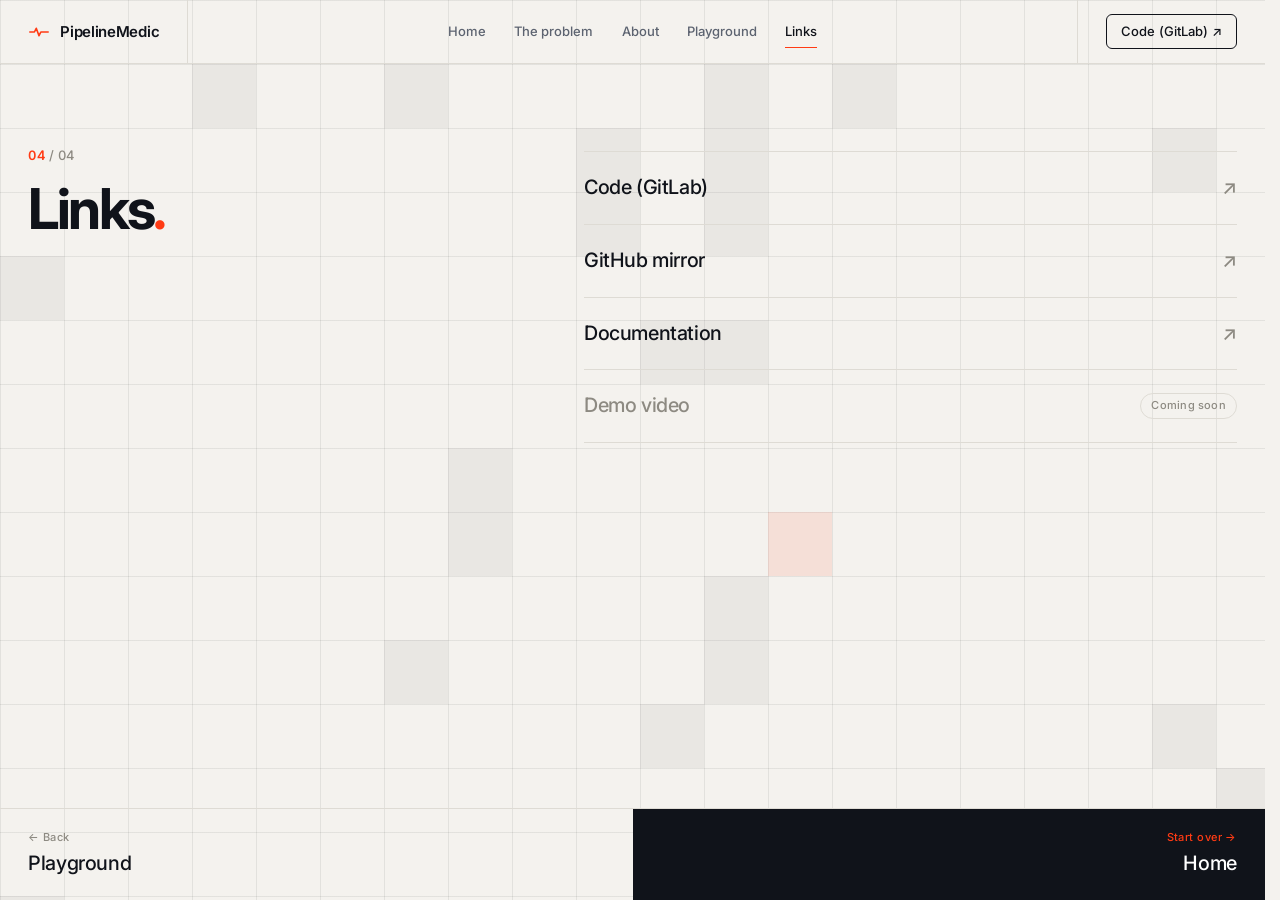
==== links.html @ f35f8e6e "Initial Commit" ====
<!doctype html>
<html lang="en">
<head>
  <meta charset="utf-8">
  <meta name="viewport" content="width=device-width, initial-scale=1">
  <title>Links &mdash; PipelineMedic</title>
  <meta name="description" content="Code, documentation and demo video for PipelineMedic.">
  <meta name="theme-color" content="#f4f2ee">
  <link rel="icon" href="favicon.svg" type="image/svg+xml">
  <link rel="preconnect" href="https://fonts.googleapis.com">
  <link rel="preconnect" href="https://fonts.gstatic.com" crossorigin>
  <link href="https://fonts.googleapis.com/css2?family=Inter:wght@400;500;600;700&display=swap" rel="stylesheet">
  <link rel="stylesheet" href="styles.css">
</head>
<body>
  <a class="skip" href="#main">Skip to content</a>
  <div class="page">
    <nav class="nav" aria-label="Primary">
      <a class="brand" href="index.html" aria-label="PipelineMedic, home">
        <svg viewBox="0 0 24 24" width="22" height="22" fill="none" stroke="currentColor" stroke-width="1.8" stroke-linecap="round" stroke-linejoin="round" aria-hidden="true"><path d="M2 12h5l2-4 3 8 2-4h8"/></svg>
        <span>PipelineMedic</span>
      </a>
      <div class="nav__links" id="nav-links">
        <a href="index.html">Home</a>
        <a href="problem.html">The problem</a>
        <a href="about.html">About</a>
        <a href="playground.html">Playground</a>
        <a href="links.html" class="is-active" aria-current="page">Links</a>
      </div>
      <div class="nav__cta">
        <a class="btn btn--line btn--sm" href="https://gitlab.com/gitlab-ai-hackathon/transcend-october-2026/34656727/showcase" target="_blank" rel="noopener">Code (GitLab) &nearr;</a>
        <button class="menu-btn" type="button" aria-label="Menu" aria-expanded="false" aria-controls="nav-links"><span></span><span></span></button>
      </div>
    </nav>
    <main class="split" id="main">
      <header class="split__head">
        <p class="num"><b>04</b> / 04</p>
        <h1 class="title">Links<i>.</i></h1>
      </header>
      <div class="split__body">
        <ul class="links">
          <li><a href="https://gitlab.com/gitlab-ai-hackathon/transcend-october-2026/34656727/showcase" target="_blank" rel="noopener"><span>Code (GitLab)</span><span class="arrow" aria-hidden="true">&nearr;</span></a></li>
          <li><a href="https://github.com/Alen983/PipeLineMedic" target="_blank" rel="noopener"><span>GitHub mirror</span><span class="arrow" aria-hidden="true">&nearr;</span></a></li>
          <li><a href="https://github.com/Alen983/PipeLineMedic/blob/main/docs/TRUST_AND_GATES.md" target="_blank" rel="noopener"><span>Documentation</span><span class="arrow" aria-hidden="true">&nearr;</span></a></li>
          <!-- Demo video: replace href and remove class="is-disabled" / aria-disabled once the YouTube URL exists. -->
          <li><a class="is-disabled" aria-disabled="true" href="links.html" tabindex="-1"><span>Demo video</span><span class="soon">Coming soon</span></a></li>
        </ul>
      </div>
    </main>
    <nav class="pager" aria-label="Pages">
      <a href="playground.html"><span>&larr; Back</span><strong>Playground</strong></a>
      <a href="index.html"><span>Start over &rarr;</span><strong>Home</strong></a>
    </nav>
  </div>
  <script src="main.js"></script>
</body>
</html>
---- styles.css ----
/* PipelineMedic — editorial minimal. Paper, ink, one red. */

:root {
  /* colour */
  --bg: #f4f2ee;
  --panel: #fbfaf7;
  --ink: #10131a;
  --ink-2: #5c6370;
  --muted: #8d8a82;
  --line: #dedbd4;
  --line-2: #cfcbc2;
  --accent: #ff3b14;
  --accent-bg: rgba(255, 59, 20, .10);
  --green: #1f9d57;
  --green-bg: rgba(31, 157, 87, .12);

  /* type: one family, three small sizes, one lead size, two headline sizes */
  --font: "Inter", ui-sans-serif, system-ui, -apple-system, "Segoe UI", Roboto, sans-serif;
  --mono: ui-monospace, "SF Mono", "Cascadia Mono", Consolas, monospace;
  --fs-xs: 11px;                                   /* micro labels, tags, captions */
  --fs-sm: 13px;                                   /* UI: nav, buttons, meta, code */
  --fs-md: 15px;                                   /* body */
  --fs-lg: clamp(1.05rem, 1.55vw, 1.35rem);        /* lead, list rows */
  --fs-title: clamp(2.25rem, 4.4vw, 4.2rem);       /* page titles */
  --fs-display: clamp(2.25rem, 5.4vw, 5.2rem);     /* landing headline */
  --track-title: -0.045em;
  --track-text: -0.02em;
  --track-label: .04em;

  /* shape + layout */
  --radius: 6px;
  --nav-h: 64px;
  --pad: clamp(18px, 2.2vw, 32px);
  --cell: 64px;

  /* motion: short, calm, one curve */
  --ease: cubic-bezier(.2, .7, .2, 1);
  --dur-fast: .2s;
  --dur: .3s;
  --dur-slow: .45s;
}

*, *::before, *::after { box-sizing: border-box; }

/* Reserve the scrollbar gutter on every page so the layout (and the nav) never shifts. */
html { -webkit-text-size-adjust: 100%; scrollbar-gutter: stable; }
@supports not (scrollbar-gutter: stable) { html { overflow-y: scroll; } }

body {
  margin: 0;
  min-height: 100vh; min-height: 100svh;
  font-family: var(--font);
  font-size: var(--fs-md); line-height: 1.6;
  color: var(--ink); background: var(--bg);
  -webkit-font-smoothing: antialiased;
}

::selection { background: var(--accent); color: #fff; }
a { color: inherit; text-decoration: none; }
ul, ol, dl, dd { margin: 0; padding: 0; list-style: none; }
h1, h2, p { margin: 0; }
button { font: inherit; color: inherit; }
:focus-visible { outline: 2px solid var(--accent); outline-offset: 3px; }

.skip { position: absolute; left: 12px; top: -48px; z-index: 100; background: var(--ink); color: #fff; padding: 8px 14px; font-size: var(--fs-sm); }
.skip:focus { top: 12px; }

.page { min-height: 100vh; min-height: 100svh; display: flex; flex-direction: column; }

/* Shared keyframes --------------------------------------------------- */
@keyframes rise { from { opacity: 0; transform: translateY(8px); } }
@keyframes leave { to { opacity: 0; transform: translateY(-4px); } }
@keyframes blink { 50% { opacity: .25; } }

/* Geometric square background --------------------------------------- */
.bg {
  position: fixed; inset: 0; z-index: -1; overflow: hidden; pointer-events: none;
  background-image:
    linear-gradient(to right, rgba(17,17,17,.075) 1px, transparent 1px),
    linear-gradient(to bottom, rgba(17,17,17,.075) 1px, transparent 1px);
  background-size: var(--cell) var(--cell);
}
.bg i {
  position: absolute; width: var(--cell); height: var(--cell);
  background: rgba(17,17,17,.045); opacity: 0; animation: sq-in 1.2s ease forwards;
}
.bg i.r { background: rgba(255,59,20,.10); }
.bg.is-static i { animation: none; opacity: 1; }          /* already seen this session: no re-pop between pages */
.bg i.hover { background: rgba(255,59,20,.13); animation: none; opacity: 1; transition: opacity 1.1s ease; }
.bg i.hover.off { opacity: 0; }
@keyframes sq-in { to { opacity: 1; } }

/* Navigation: identical on every page -------------------------------- */
.nav {
  position: relative; z-index: 5; flex: none;
  display: grid; grid-template-columns: auto 1fr auto; align-items: stretch;
  height: var(--nav-h); border-bottom: 1px solid var(--line);
}
.brand {
  display: flex; align-items: center; gap: 10px;
  padding: 0 var(--pad); border-right: 1px solid var(--line);
  font-weight: 600; font-size: var(--fs-md); letter-spacing: var(--track-text);
}
.brand svg { color: var(--accent); flex: none; }

.nav__links { display: flex; align-items: center; justify-content: center; gap: clamp(14px, 2.2vw, 32px); font-size: var(--fs-sm); font-weight: 500; }
.nav__links a { position: relative; padding: 8px 0; color: var(--ink-2); white-space: nowrap; transition: color var(--dur-fast); }
.nav__links a::after {
  content: ""; position: absolute; left: 0; right: 0; bottom: 2px; height: 1px; background: var(--accent);
  transform: scaleX(0); transform-origin: left; transition: transform var(--dur) var(--ease);
}
.nav__links a:hover, .nav__links a.is-active { color: var(--ink); }
.nav__links a:hover::after, .nav__links a.is-active::after { transform: scaleX(1); }

.nav__cta { display: flex; align-items: center; gap: 12px; padding: 0 var(--pad); border-left: 1px solid var(--line); }
.menu-btn { display: none; width: 44px; height: 44px; background: none; border: 1.5px solid var(--ink); border-radius: var(--radius); cursor: pointer; position: relative; }
.menu-btn span { position: absolute; left: 12px; right: 12px; height: 1.5px; background: var(--ink); transition: transform var(--dur) var(--ease), top var(--dur) var(--ease); }
.menu-btn span:nth-child(1) { top: 16px; }
.menu-btn span:nth-child(2) { top: 25px; }
.nav.is-open .menu-btn span:nth-child(1) { top: 20.5px; transform: rotate(45deg); }
.nav.is-open .menu-btn span:nth-child(2) { top: 20.5px; transform: rotate(-45deg); }

/* Buttons ------------------------------------------------------------ */
.btn {
  display: inline-flex; align-items: center; gap: 12px;
  font: 500 var(--fs-sm)/1 var(--font); letter-spacing: .01em;
  padding: 13px 18px; border: 1.5px solid var(--ink); border-radius: var(--radius);
  cursor: pointer;
  transition: background-color var(--dur-fast), color var(--dur-fast), border-color var(--dur-fast), transform var(--dur-fast) var(--ease);
}
[hidden] { display: none !important; }
.btn:not([disabled]):not([aria-disabled="true"]):active { transform: scale(.98); }
.btn[disabled], .btn[aria-disabled="true"] { opacity: .55; cursor: not-allowed; }
.btn--dark { background: var(--ink); color: #fff; }
.btn--dark:not([disabled]):hover { background: #2a2a2a; }
.btn__arrow { font-size: 1.25em; line-height: 1; transition: transform var(--dur) var(--ease); }
.btn--dark:hover .btn__arrow { transform: translateX(3px); }
.btn--line { background: transparent; color: var(--ink); }
.btn--line:not([disabled]):not([aria-disabled="true"]):hover { background: var(--ink); color: #fff; }
/* quiet tertiary action: text only, underline on hover */
.btn--text { border-color: transparent; background: transparent; color: var(--ink-2); padding: 8px 2px; text-decoration: underline; text-decoration-color: transparent; text-underline-offset: 4px; transition: color var(--dur-fast), text-decoration-color var(--dur-fast); }
.btn--text:hover { color: var(--ink); text-decoration-color: var(--accent); }
.btn--sm { padding: 10px 14px; }
.btn--lg { padding: 17px 26px; font-size: var(--fs-md); }

/* Landing ------------------------------------------------------------ */
.hero { position: relative; isolation: isolate; overflow: hidden; min-height: 100vh; min-height: 100svh; display: flex; flex-direction: column; }

.wave {
  position: absolute; z-index: 0; left: 0; right: 0; top: 57%; transform: translateY(-50%);
  pointer-events: none;
  -webkit-mask-image: linear-gradient(to right, #000, #000 18%, rgba(0,0,0,.25) 38%, rgba(0,0,0,.25) 62%, #000 82%, #000);
          mask-image: linear-gradient(to right, #000, #000 18%, rgba(0,0,0,.25) 38%, rgba(0,0,0,.25) 62%, #000 82%, #000);
}
.wave canvas { display: block; width: 100%; height: 100%; }

.hero__body {
  position: relative; z-index: 1; flex: 1;
  display: flex; flex-direction: column; align-items: center; justify-content: center;
  text-align: center; padding: 24px var(--pad) 48px;
}
.eyebrow {
  display: inline-flex; align-items: center; gap: 9px;
  font-size: var(--fs-sm); font-weight: 500; color: var(--ink-2);
  padding: 8px 18px; border: 1px solid var(--line); border-radius: 999px; margin-bottom: 30px; background: rgba(255,255,255,.55);
}
.eyebrow .dot { width: 8px; height: 8px; border-radius: 50%; background: var(--accent); animation: blink 1.6s ease-in-out infinite; }

.hero__title { font-weight: 700; letter-spacing: var(--track-title); line-height: 1.03; font-size: var(--fs-display); }
.hero__title span { display: block; }
.hero__title em, .title i, .hero__title i { font-style: normal; color: var(--accent); }

.hero__sub { max-width: 40em; margin: 26px 0 34px; font-size: var(--fs-lg); line-height: 1.5; color: var(--ink-2); }
.hero__cta { display: flex; gap: 12px; flex-wrap: wrap; justify-content: center; }

.hero__foot {
  position: relative; z-index: 1;
  border-top: 1px solid var(--line);
  font-size: var(--fs-xs); color: var(--muted);
  animation: rise var(--dur-slow) var(--ease) .3s backwards;
}
.hero__foot p { padding: 16px var(--pad); }

/* Page entrance: the nav stays put, only the content settles in. */
.hero__body > * { animation: rise var(--dur-slow) var(--ease) backwards; }
.hero__body > :nth-child(1) { animation-delay: .04s; }
.hero__body > :nth-child(2) { animation-delay: .1s; }
.hero__body > :nth-child(3) { animation-delay: .16s; }
.hero__body > :nth-child(4) { animation-delay: .22s; }

/* Inner pages -------------------------------------------------------- */
.split {
  flex: 1; width: 100%;
  display: grid; grid-template-columns: minmax(0, 5fr) minmax(0, 7fr); gap: clamp(32px, 7vw, 120px);
  align-content: start; padding: clamp(36px, 9vh, 110px) var(--pad);
}
.split__head { animation: rise var(--dur-slow) var(--ease) backwards; }
.split__body { animation: rise var(--dur-slow) var(--ease) .06s backwards; }
.page > .pager { animation: rise var(--dur-slow) var(--ease) .12s backwards; }

.num { font-size: var(--fs-sm); font-weight: 500; color: var(--muted); font-variant-numeric: tabular-nums; margin-bottom: 14px; letter-spacing: var(--track-label); }
.num b { color: var(--accent); font-weight: 600; }
.title { font-weight: 700; letter-spacing: var(--track-title); line-height: 1.04; font-size: var(--fs-title); }

.split__body { padding-top: 6px; max-width: 780px; }
main:not(.split) { flex: 1; }
.split--next { border-top: 1px solid var(--line); }
main > .split + .split { padding-top: clamp(36px, 9vh, 110px); }
main > .split:first-child { padding-bottom: clamp(36px, 9vh, 110px); }

.list { counter-reset: n; }
.list li {
  counter-increment: n; position: relative;
  display: grid; grid-template-columns: 44px 1fr; gap: 4px;
  padding: 18px 0; border-top: 1px solid var(--line);
  font-size: var(--fs-lg); line-height: 1.4; letter-spacing: var(--track-text); font-weight: 500;
}
.list li:last-child { border-bottom: 1px solid var(--line); }
.list li::before { content: counter(n, decimal-leading-zero); font-size: var(--fs-sm); font-weight: 500; line-height: calc(var(--fs-lg) * 1.4); color: var(--accent); font-variant-numeric: tabular-nums; letter-spacing: var(--track-label); }

code { font-family: var(--mono); font-size: .86em; padding: 2px 7px; background: #e9e6df; border-radius: 4px; }

.lead { font-size: var(--fs-lg); line-height: 1.4; letter-spacing: var(--track-text); font-weight: 500; }
.lead + .lead { margin-top: 1em; }

.links li { border-top: 1px solid var(--line); }
.links li:last-child { border-bottom: 1px solid var(--line); }
.links a {
  display: flex; justify-content: space-between; align-items: center;
  padding: 20px 0; font-size: var(--fs-lg); font-weight: 500; letter-spacing: var(--track-text);
}
.links a > span:first-child { transition: transform var(--dur) var(--ease); }
.links a:hover > span:first-child { transform: translateX(10px); }
.links .arrow { color: var(--muted); transition: transform var(--dur) var(--ease), color var(--dur-fast); }
.links a:hover .arrow { transform: translate(-6px, -3px); color: var(--accent); }
.links .is-disabled { color: var(--muted); cursor: default; pointer-events: none; }
.soon { font-size: var(--fs-xs); font-weight: 500; border: 1px solid var(--line); border-radius: 999px; padding: 3px 10px; letter-spacing: .02em; }

.pager { flex: none; display: grid; grid-template-columns: 1fr 1fr; border-top: 1px solid var(--line); }
.pager a { display: flex; flex-direction: column; gap: 2px; padding: 20px var(--pad); transition: background-color var(--dur), color var(--dur); }
.pager a + a { border-left: 1px solid var(--line); text-align: right; align-items: flex-end; }
.pager span { font-size: var(--fs-xs); font-weight: 500; color: var(--muted); letter-spacing: var(--track-label); transition: color var(--dur); }
.pager strong { font-weight: 500; font-size: var(--fs-lg); letter-spacing: var(--track-text); }
.pager a:hover { background: var(--ink); color: #fff; }
.pager a:hover span { color: var(--accent); }
/* "Next" is always dark so it reads as the primary action */
.pager a + a { background: var(--ink); color: #fff; border-left-color: var(--ink); }
.pager a + a span { color: var(--accent); }
.pager a + a:hover { background: #2a2a2a; }

/* Leaving a page: the content steps back, the nav does not move. */
body.is-leaving .split__head,
body.is-leaving .split__body,
body.is-leaving .page > .pager,
body.is-leaving .pg,
body.is-leaving .hero__body,
body.is-leaving .hero__foot { animation: leave var(--dur-fast) ease-in forwards; }

/* Responsive --------------------------------------------------------- */
@media (max-width: 880px) {
  .nav { grid-template-columns: 1fr auto; }
  .brand { border-right: 0; }
  .menu-btn { display: block; }
  .nav__cta { border-left: 0; }
  .nav__cta .btn { display: none; }
  .nav__links {
    position: absolute; top: calc(100% + 1px); left: 0; right: 0;
    flex-direction: column; align-items: flex-start; justify-content: flex-start; gap: 0;
    background: var(--bg); border-bottom: 1px solid var(--line);
    padding: 8px var(--pad) 16px; font-size: var(--fs-md);
    opacity: 0; visibility: hidden; transform: translateY(-6px); pointer-events: none;
    transition: opacity var(--dur) var(--ease), transform var(--dur) var(--ease), visibility 0s linear var(--dur);
  }
  .nav.is-open .nav__links { opacity: 1; visibility: visible; transform: none; pointer-events: auto; transition-delay: 0s; }
  .nav__links a { padding: 12px 0; }
  .nav__links a::after { bottom: 8px; }
  .split { grid-template-columns: 1fr; gap: 24px; }
}

@media (max-width: 560px) {
  .hero__cta { width: 100%; flex-direction: column; }
  .hero__cta .btn { justify-content: center; }
  .eyebrow { padding: 7px 14px; }
  .pager a { padding: 16px var(--pad); }
}

@media (prefers-reduced-motion: reduce) {
  *, *::before, *::after { animation-duration: .001ms !important; animation-delay: 0s !important; animation-iteration-count: 1 !important; transition-duration: .001ms !important; transition-delay: 0s !important; }
}
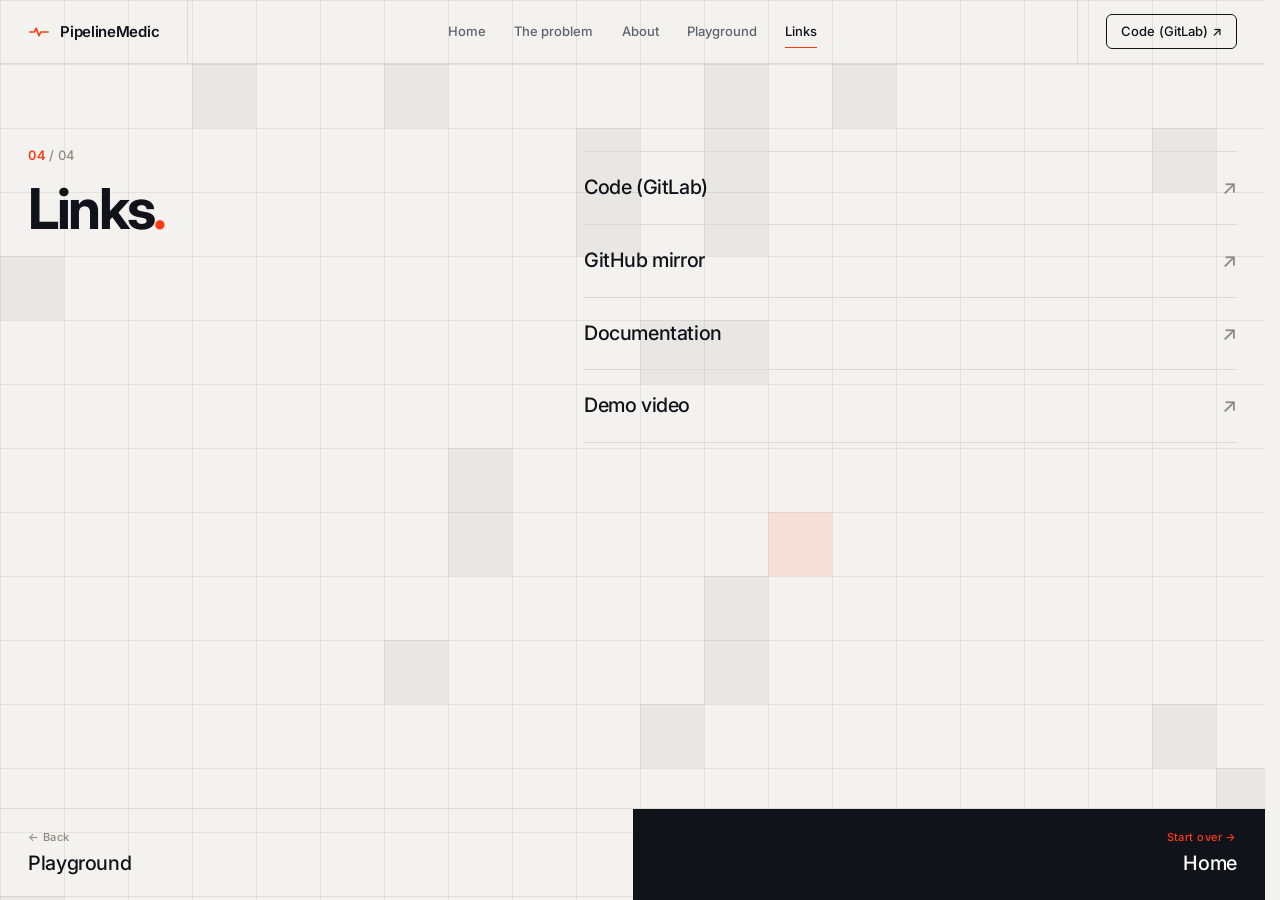
==== commit ddd6af0c: "Update links in links.html" ====
--- a/links.html
+++ b/links.html
@@ -37,13 +37,13 @@
         <p class="num"><b>04</b> / 04</p>
         <h1 class="title">Links<i>.</i></h1>
       </header>
-      <div class="split__body">
-        <ul class="links">
-          <li><a href="https://gitlab.com/gitlab-ai-hackathon/transcend-october-2026/34656727/showcase" target="_blank" rel="noopener"><span>Code (GitLab)</span><span class="arrow" aria-hidden="true">&nearr;</span></a></li>
-          <li><a href="https://github.com/Alen983/PipeLineMedic" target="_blank" rel="noopener"><span>GitHub mirror</span><span class="arrow" aria-hidden="true">&nearr;</span></a></li>
-          <li><a href="https://github.com/Alen983/PipeLineMedic/blob/main/docs/TRUST_AND_GATES.md" target="_blank" rel="noopener"><span>Documentation</span><span class="arrow" aria-hidden="true">&nearr;</span></a></li>
-          <!-- Demo video: replace href and remove class="is-disabled" / aria-disabled once the YouTube URL exists. -->
-          <li><a class="is-disabled" aria-disabled="true" href="links.html" tabindex="-1"><span>Demo video</span><span class="soon">Coming soon</span></a></li>
+
+<div class="split__body">
+  <ul class="links">
+    <li><a href="https://gitlab.com/gitlab-ai-hackathon/transcend-october-2026/34656727/showcase" target="_blank" rel="noopener"><span>Code (GitLab)</span><span class="arrow" aria-hidden="true">&nearr;</span></a></li>
+    <li><a href="https://github.com/Alen983/PipeLineMedic" target="_blank" rel="noopener"><span>GitHub mirror</span><span class="arrow" aria-hidden="true">&nearr;</span></a></li>
+    <li><a href="https://github.com/Alen983/PipeLineMedic/blob/main/docs/TRUST_AND_GATES.md" target="_blank" rel="noopener"><span>Documentation</span><span class="arrow" aria-hidden="true">&nearr;</span></a></li>
+    <li><a href="https://youtu.be/QQ0riBxF8Kg" target="_blank" rel="noopener"><span>Demo video</span><span class="arrow" aria-hidden="true">&nearr;</span></a></li>
         </ul>
       </div>
     </main>
